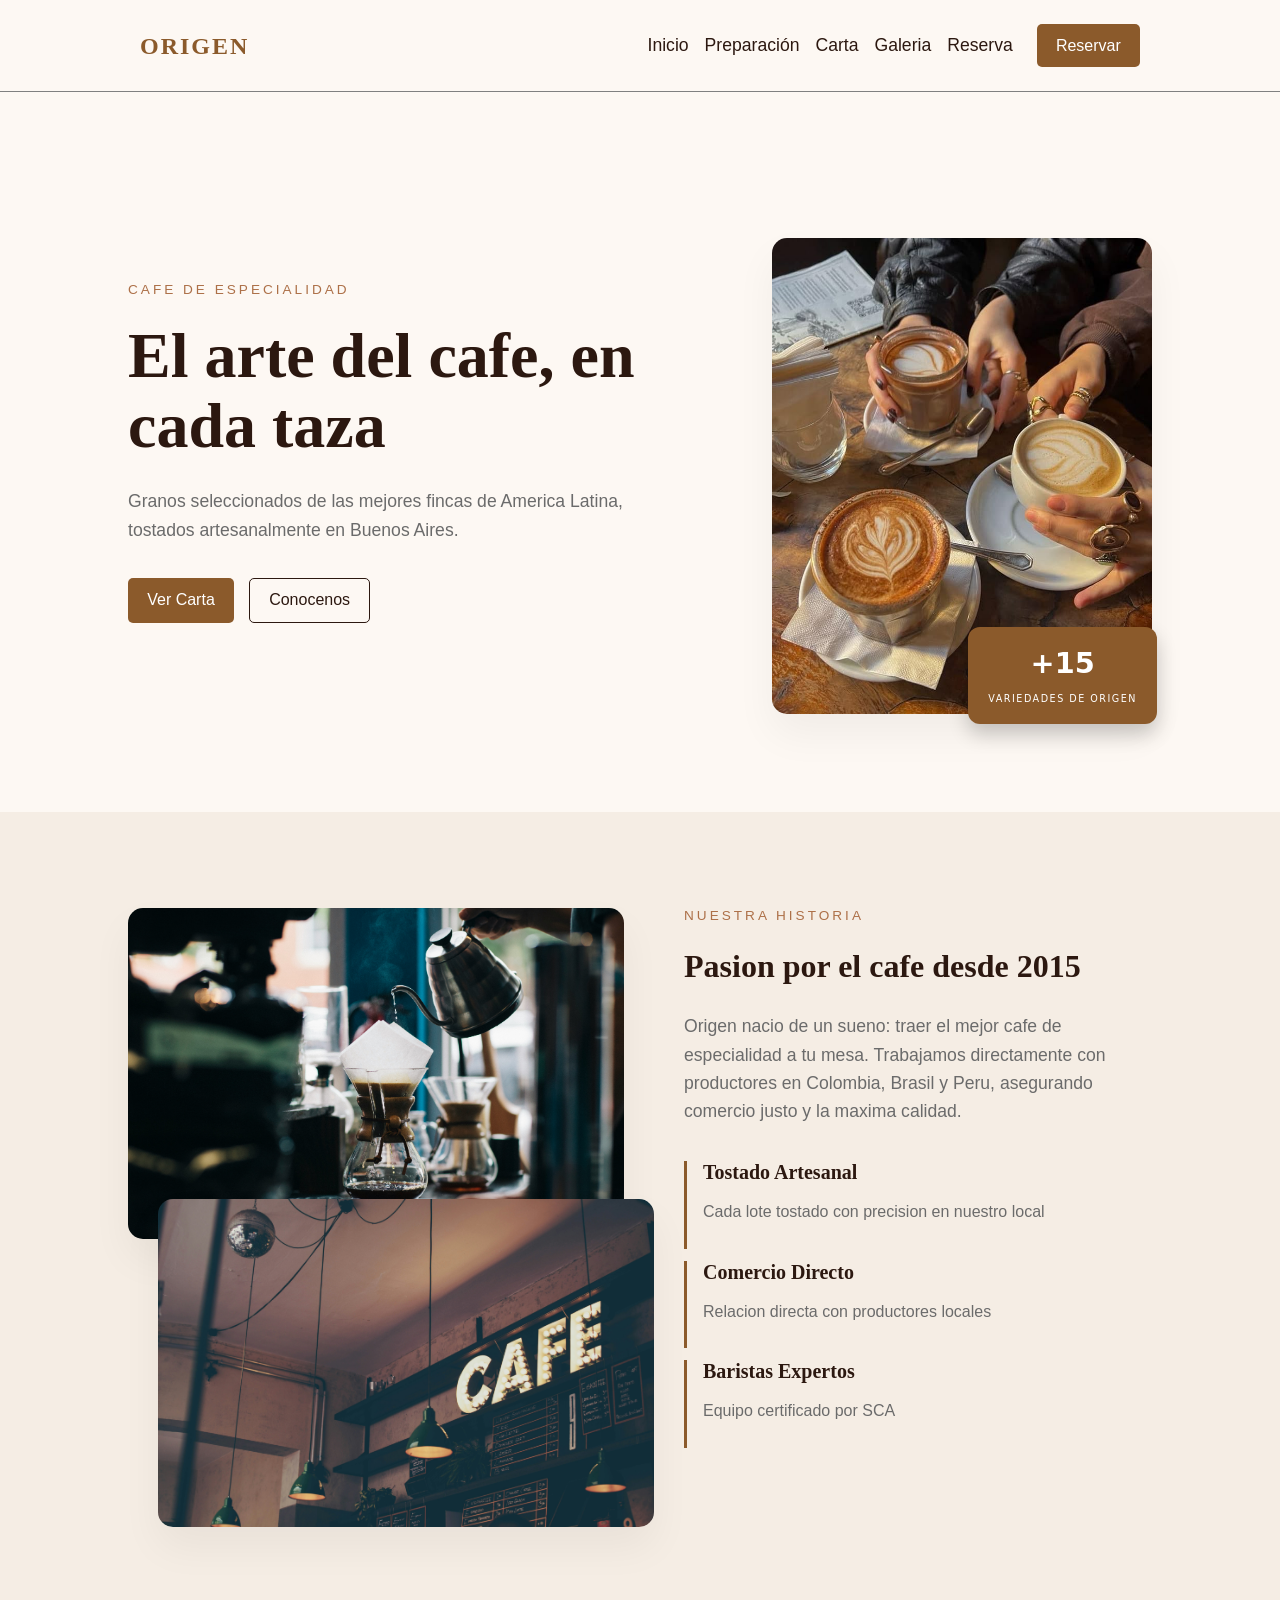
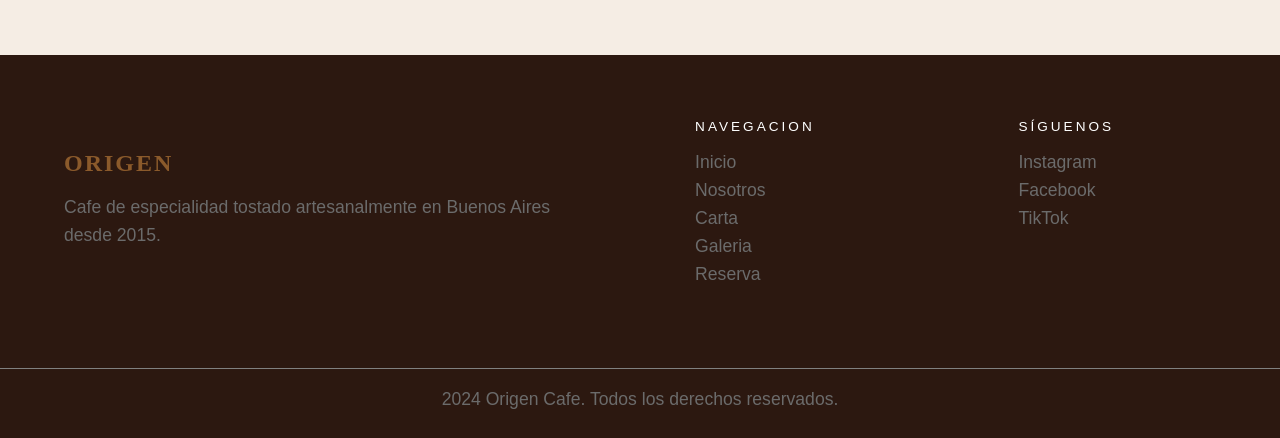
==== index.html @ 9235a3fc "First commit" ====
<!doctype html>
<html lang="en">
  <head>
    <meta charset="UTF-8" />
    <meta name="viewport" content="width=device-width, initial-scale=1.0" />
    <title>Origen - Café de Especialidad</title>
    <link
      href="https://cdn.jsdelivr.net/npm/bootstrap@5.3.3/dist/css/bootstrap.min.css"
      rel="stylesheet"
    />
    <link rel="stylesheet" href="./css/styles.css" />
  </head>
  <body>
    <header>
      <nav class="navbar navbar-expand-lg index-header-superior">
        <div class="container-fluid">
          <a class="logo" href="#">Origen</a>

          <button
            class="navbar-toggler border-0 shadow-none"
            type="button"
            data-bs-toggle="collapse"
            data-bs-target="#navbarNav"
          >
            <span class="navbar-toggler-icon"></span>
          </button>

          <div class="collapse navbar-collapse" id="navbarNav">
            <ul class="navbar-nav ms-auto align-items-center">
              <li class="nav-item"><a class="nav-link" href="./index.html">Inicio</a></li>
              <li class="nav-item">
                <a class="nav-link" href="./preparacion.html">Preparación</a>
              </li>
              <li class="nav-item"><a class="nav-link" href="./carta.html">Carta</a></li>
              <li class="nav-item"><a class="nav-link" href="./galeria.html">Galeria</a></li>
              <li class="nav-item"><a class="nav-link" href="./reserva.html">Reserva</a></li>
              <li class="nav-item">
                <button class="boton-marron ms-lg-3">Reservar</button>
              </li>
            </ul>
          </div>
        </div>
      </nav>

      <section class="index-header-inferior">
        <div class="index-header-inicio">
          <h4>Cafe de Especialidad</h4>
          <h1>El arte del cafe, en cada taza</h1>
          <p>
            Granos seleccionados de las mejores fincas de America Latina,
            tostados artesanalmente en Buenos Aires.
          </p>
          <div class="index-header-botones">
            <button class="boton-marron">Ver Carta</button>
            <button class="boton-blanco">Conocenos</button>
          </div>
        </div>

        <div class="index-header-fotos">
          <img src="./assets/img/inicio-cafe.jpg" alt="Café de origen en taza" />
          <div class="badge-custom">
            <span class="badge-numero">+15</span>
            <span class="badge-texto">Variedades de origen</span>
          </div>
        </div>
      </section>
    </header>

    <main>
      <div class="index-main-fotos">
        <img
          class="img-barista-preparando"
          src="./assets/img/barista-preparando.jpg"
          alt="Barista preparando café"
        />
        <img
          class="img-interior-cafeteria"
          src="./assets/img/cafeteria-interior.jpg"
          alt="Interior de la cafeteria"
        />
      </div>
      <section class="index-main-historia">
        <h4>Nuestra Historia</h4>
        <h2>Pasion por el cafe desde 2015</h2>
        <p>
          Origen nacio de un sueno: traer el mejor cafe de especialidad a tu
          mesa. Trabajamos directamente con productores en Colombia, Brasil y
          Peru, asegurando comercio justo y la maxima calidad.
        </p>
        <!-- REVISAR ------- Esta bien que sea un article o debe ser una lista?????? -->
        <article>
          <h3>Tostado Artesanal</h3>
          <p>Cada lote tostado con precision en nuestro local</p>
        </article>
        <article>
          <h3>Comercio Directo</h3>
          <p>Relacion directa con productores locales</p>
        </article>
        <article>
          <h3>Baristas Expertos</h3>
          <p>Equipo certificado por SCA</p>
        </article>
      </section>
    </main>

    <footer>
      <section class="index-footer-navegacion">
        <div class="footer-descripcion">
          <h3 class="h3-footer">Origen</h3>
          <p>
            Cafe de especialidad tostado artesanalmente en Buenos Aires desde
            2015.
          </p>
        </div>
        <section class="footer-links">
          <div>
            <h4 class="h4-footer">Navegacion</h4>
            <ul>
              <li><a class="footer-link" href="#">Inicio</a></li>
              <li><a class="footer-link" href="#">Nosotros</a></li>
              <li><a class="footer-link" href="#">Carta</a></li>
              <li><a class="footer-link" href="#">Galeria</a></li>
              <li><a class="footer-link" href="#">Reserva</a></li>
            </ul>
          </div>
          <div>
            <h4 class="h4-footer">Síguenos</h4>
            <ul>
              <li><a class="footer-link" href="#">Instagram</a></li>
              <li><a class="footer-link" href="#">Facebook</a></li>
              <li><a class="footer-link" href="#">TikTok</a></li>
            </ul>
          </div>
        </section>
      </section>
      <section class="index-footer-derechos">
        <p>2024 Origen Cafe. Todos los derechos reservados.</p>
      </section>
    </footer>

    <script src="https://cdn.jsdelivr.net/npm/bootstrap@5.3.3/dist/js/bootstrap.bundle.min.js"></script>
  </body>
</html>
---- css/styles.css ----
:root {
  --font-titulos: "Playfair Display", Georgia, serif;
  --font-texto: "Inter", -apple-system, sans-serif;
}

* {
  margin: 0;
  padding: 0;
  box-sizing: border-box;
}

/* --------------- GENERALES --------------- */
h4 {
  color: #ad7048;
  text-transform: uppercase;
  font-family: var(--font-texto);
  letter-spacing: 3px; /* Estética de especialidad */
  font-size: 0.85rem;
  margin-bottom: 0.8rem;
}

header {
  background-color: #fdf8f3;
}

.boton-marron {
  background-color: #8b5a2b;
  color: white;
  border: none;
  padding: 0.6rem 1.2rem;
  border-radius: 5px;
  font-family: var(--font-texto);
  cursor: pointer;
  transition: all 0.3s ease;
}

.boton-marron:hover {
  background-color: #6d4621;
  transform: translateY(-2px);
}

.boton-blanco {
  background-color: transparent;
  color: #2c1810;
  border: 1px solid #2c1810;
  padding: 0.6rem 1.2rem;
  border-radius: 5px;
  font-family: var(--font-texto);
  cursor: pointer;
  transition: all 0.3s ease;
}

.boton-blanco:hover {
  background-color: #2c1810;
  color: white;
  transform: translateY(-2px);
}

/* --------------- HEADER --------------- */

/* ----- HEADER SUPERIOR (NAVBAR) ----- */
.index-header-superior {
  padding: 1rem 1.5rem;
  border-bottom: 0.2px solid #808080;
  background-color: transparent !important;
}

.index-header-superior .logo {
  color: #8b5a2b !important;
  font-family: var(--font-titulos);
  font-weight: bold;
  font-size: 1.5rem;
  text-decoration: none;
  text-transform: uppercase;
  letter-spacing: 2px;
}

/* Estilos de la Hamburguesa Desplegada (Mobile First) */
.navbar-collapse {
  text-align: center;
  padding: 1.5rem 0;
}

.index-header-superior .nav-item {
  padding: 0.8rem 0;
  border-bottom: 1px solid rgba(0, 0, 0, 0.05); /* Separación sutil */
}

.index-header-superior .nav-link {
  font-family: var(--font-texto);
  font-weight: 500;
  color: #2c1810 !important;
  font-size: 1.1rem;
}

/* Quitamos el borde al último ítem del celular */
.index-header-superior .nav-item:last-child {
  border-bottom: none;
}

/* ----- HEADER INFERIOR (HERO) ----- */
.index-header-inferior {
  display: flex;
  padding: 3rem 1.5rem;
  flex-direction: column;
  min-height: 80vh;
  justify-content: center;
}

.index-header-inicio {
  display: flex;
  justify-content: center;
  align-items: flex-start;
  gap: 10px;
  flex-direction: column;
}

h1 {
  font-weight: 600;
  line-height: 1.1;
  font-family: var(--font-titulos);
  font-size: 3rem;
  color: #2c1810;
  margin-bottom: 1rem;
}

p {
  font-family: var(--font-texto);
  font-size: 1.1rem;
  max-width: 500px;
  color: #6b6b6b;
  line-height: 1.6;
  margin-bottom: 1.5rem;
}

.index-header-botones {
  display: flex;
  gap: 15px;
}

.index-header-fotos {
  margin-top: 3rem;
  position: relative;
}

.index-header-fotos img {
  width: 100%;
  height: auto;
  border-radius: 15px;
  box-shadow: 0 20px 40px rgba(0, 0, 0, 0.05);
}

.badge-custom {
  position: absolute;
  bottom: -10px;
  right: -5px;
  background-color: #8b5a2b;
  color: white;
  padding: 15px 20px;
  text-align: center;
  border-radius: 12px;
  box-shadow: 0 10px 20px rgba(0, 0, 0, 0.2);
}

.badge-numero {
  font-size: 1.8rem;
  font-weight: bold;
  display: block;
}

.badge-texto {
  font-size: 0.6rem;
  letter-spacing: 1.5px;
  text-transform: uppercase;
}

/* --------------- MAIN --------------- */
main {
  background-color: #f5ede4;
  display: flex;
  padding: 3rem 1.5rem;
  flex-direction: column;
}

.index-main-fotos {
  margin-bottom: 2rem;
  display: flex;
  gap: 10px;
  flex-direction: column;
}

.index-main-fotos img {
  width: 100%;
  height: auto;
  max-width: 500px;
  border-radius: 15px;
  box-shadow: 0 20px 40px rgba(0, 0, 0, 0.05);
}

.img-interior-cafeteria {
  display: none;
}

.index-main-historia {
  display: flex;
  gap: 12px;
  flex-direction: column;
}

h2 {
  font-weight: 600;
  line-height: 1.1;
  font-family: var(--font-titulos);
  font-size: 2rem;
  color: #2c1810;
  margin-bottom: 1rem;
}

h3 {
  font-weight: 600;
  line-height: 1.1;
  font-family: var(--font-titulos);
  font-size: 1.25rem;
  color: #2c1810;
  margin-bottom: 1rem;
}

article p {
  font-size: 1rem;
}

article {
  border-left: 3px solid #8b5a2b;
  padding-left: 1rem;
}

/* ----------------- FOOTER ----------------- */
footer {
  background-color: #2c1810;
  display: flex;
  justify-content: center;
  align-items: center;
  flex-direction: column;
}

.index-footer-derechos {
  border-top: 0.2px solid #808080;
  width: 100%;
  display: flex;
  justify-content: center;
  padding-top: 1rem;
}

.index-footer-navegacion {
  display: flex;
  justify-content: center;
  padding-top: 1rem;
  flex-direction: column;
  align-items: center;
}

.footer-links {
  display: flex;
  width: 100%;
  justify-content: space-around;
}
.h3-footer {
  color: #8b5a2b;
  font-family: var(--font-titulos);
  font-weight: bold;
  font-size: 1.5rem;
  text-decoration: none;
  text-transform: uppercase;
  letter-spacing: 2px;
}

.h4-footer {
  color: white;
}

.footer-link {
  font-family: var(--font-texto);
  font-size: 1.1rem;
  max-width: 500px;
  color: #6b6b6b;
  line-height: 1.6;
  margin-bottom: 1.5rem;
  text-decoration: none;
}

.index-footer-navegacion ul {
  list-style: none;
  padding-left: 0%;
}

.footer-descripcion {
  width: 85%;
}

/* --------------- NOSOTROS / PROCESO --------------- */
.nosotros-seccion {
  display: flex;
  flex-direction: column;
  gap: 2rem;
}

iframe {
  width: 100%;
  height: 300px;
  border: none;
  border-radius: 15px;
}

/* Replicando el diseño de la imagen solicitada */
.cards-preparacion ol {
  list-style: none;
  padding: 0;
}

.cards-preparacion li {
  display: flex;
  align-items: flex-start;
  gap: 1.5rem;
  background-color: #ffffff; /* Blanco para resaltar sobre el fondo crema */
  margin-bottom: 1.5rem;
  padding: 1.5rem;
  border-radius: 12px;
  box-shadow: 0 4px 15px rgba(0, 0, 0, 0.05);
  transition: transform 0.3s ease;
}

.cards-preparacion li:hover {
  transform: translateY(-5px);
}

.cards-preparacion .numero {
  font-family: var(--font-titulos);
  font-size: 2rem;
  font-weight: bold;
  color: #ad7048; /* Color de tus h4 */
  line-height: 1;
  min-width: 45px;
}

.cards-preparacion .contenido h3 {
  margin-bottom: 0.5rem;
  font-size: 1.3rem;
}

.cards-preparacion .contenido p {
  margin-bottom: 0;
  font-size: 0.95rem;
}

/* --------------- TABLET (Ajustes para PC/Grandes) --------------- */
@media screen and (min-width: 768px) {
  .navbar-collapse {
    text-align: left;
    padding: 0;
  }

  .index-header-superior .nav-item {
    padding: 0;
    border-bottom: none;
  }

  .index-header-inferior {
    flex-direction: row;
    align-items: center;
    gap: 50px;
    padding: 4rem 5%;
  }

  h1 {
    font-size: 4rem;
  }

  main {
    flex-direction: row;
    align-items: flex-start;
    padding: 5rem 5%;
    gap: 60px;
  }

  .img-interior-cafeteria {
    display: block;
    margin-top: -50px;
    margin-left: 30px;
  }

  .index-footer-navegacion {
    display: flex;
    justify-content: space-between;
    flex-direction: row;
    width: 100%;
    padding: 5%;
  }

  /* Ajuste para que el video y las cards se vean mejor en pantallas grandes */
  .nosotros-seccion {
    flex-direction: row;
    align-items: flex-start;
    width: 100%;
  }

  .nosotros-seccion iframe {
    flex: 1;
    height: 450px;
  }

  .cards-preparacion {
    flex: 1;
  }
}

/* --------------- ESCRITORIO --------------- */
@media screen and (min-width: 1024px) {
  .index-header-superior {
    padding: 1.5rem 10%;
  }

  .index-header-inferior {
    padding: 4rem 10%;
  }

  .index-header-fotos img {
    max-width: 500px;
    display: block;
    margin-left: auto;
  }

  main {
    padding: 6rem 10%;
  }
}
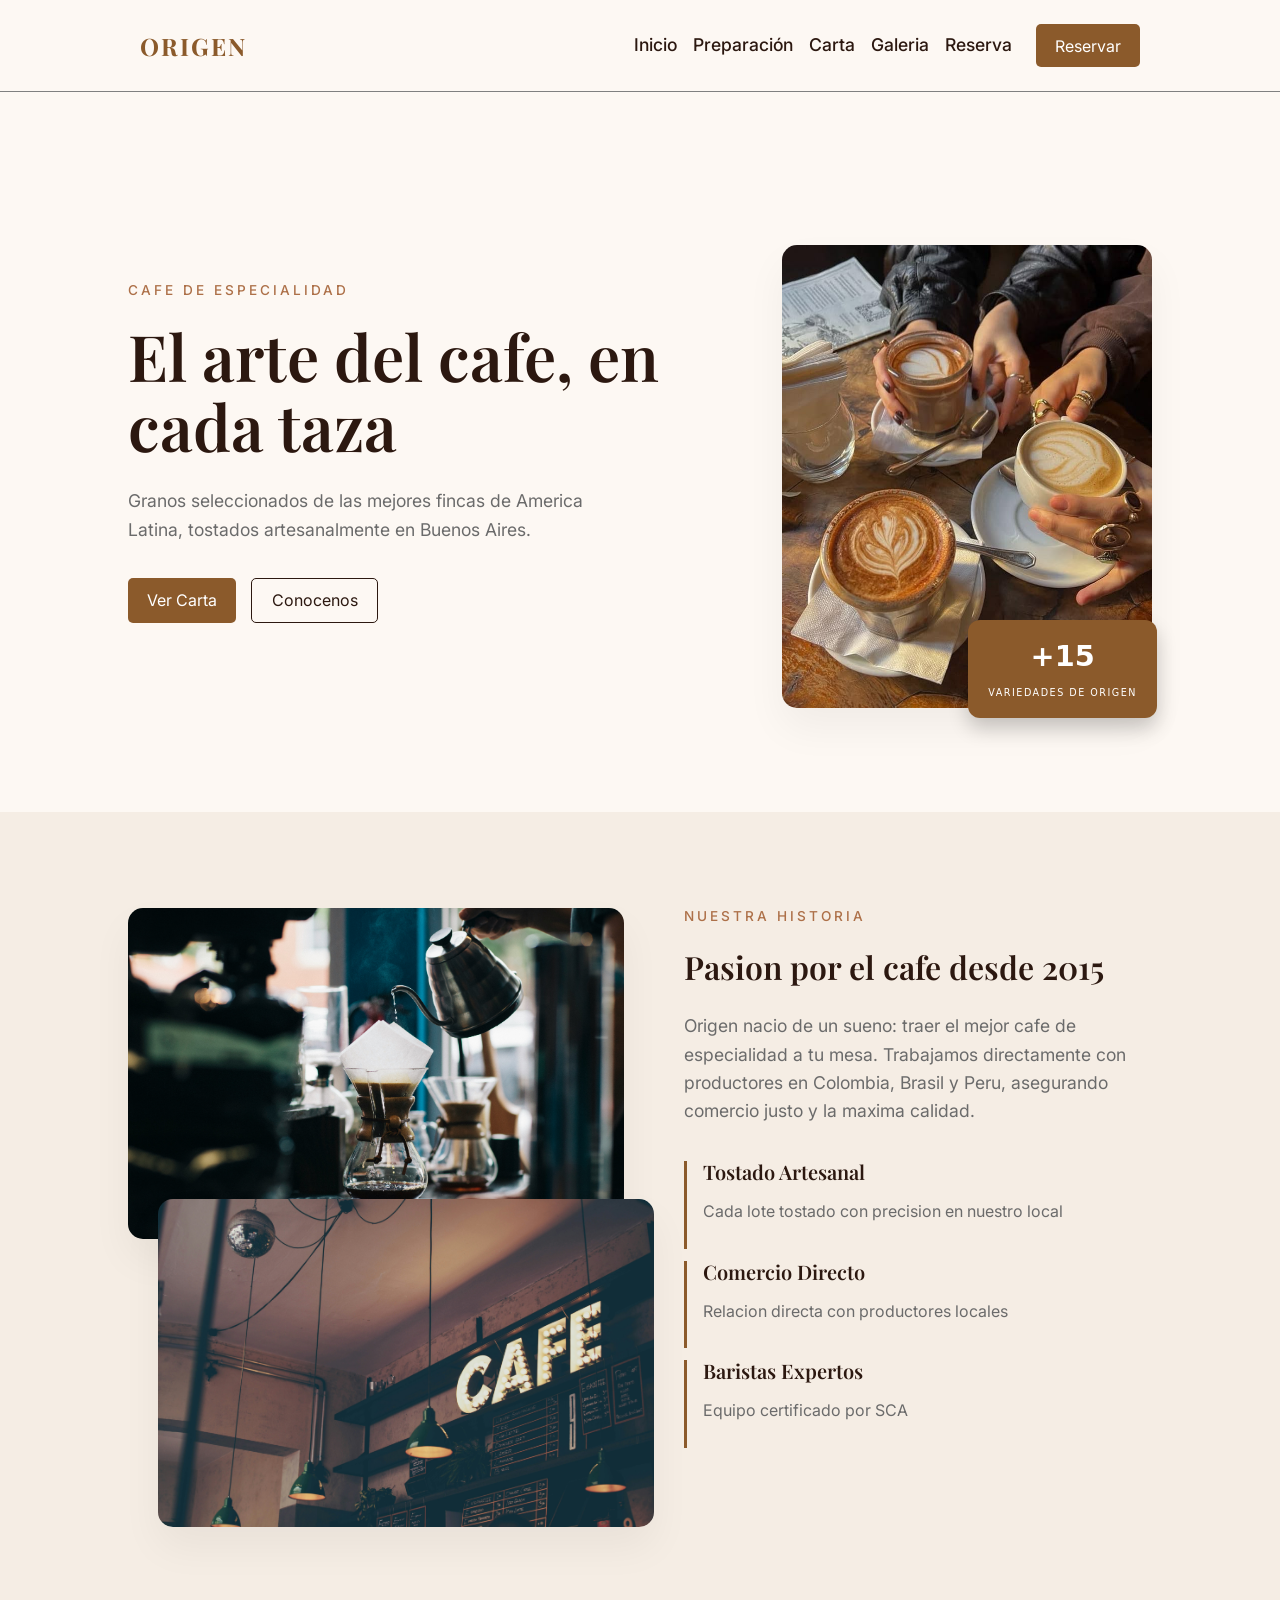
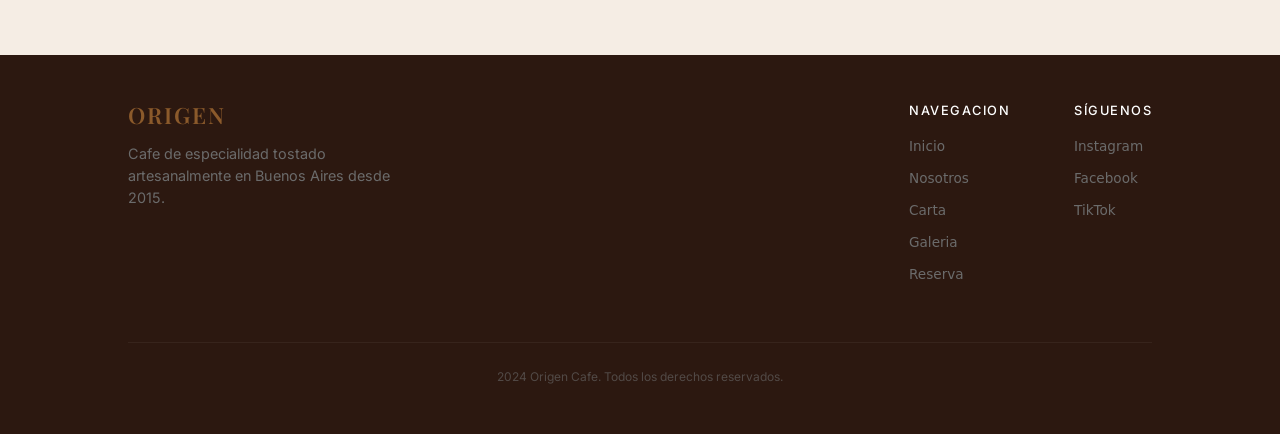
==== commit befb911f: "Sección reserva" ====
--- a/index.html
+++ b/index.html
@@ -6,6 +6,12 @@
     <title>Origen - Café de Especialidad</title>
     <link
       href="https://cdn.jsdelivr.net/npm/bootstrap@5.3.3/dist/css/bootstrap.min.css"
+      rel="stylesheet"
+    />
+    <link rel="preconnect" href="https://fonts.googleapis.com" />
+    <link rel="preconnect" href="https://fonts.gstatic.com" crossorigin />
+    <link
+      href="https://fonts.googleapis.com/css2?family=Inter:wght@400;700&family=Playfair+Display:wght@700&display=swap"
       rel="stylesheet"
     />
     <link rel="stylesheet" href="./css/styles.css" />
@@ -27,13 +33,21 @@
 
           <div class="collapse navbar-collapse" id="navbarNav">
             <ul class="navbar-nav ms-auto align-items-center">
-              <li class="nav-item"><a class="nav-link" href="./index.html">Inicio</a></li>
+              <li class="nav-item">
+                <a class="nav-link" href="./index.html">Inicio</a>
+              </li>
               <li class="nav-item">
                 <a class="nav-link" href="./preparacion.html">Preparación</a>
               </li>
-              <li class="nav-item"><a class="nav-link" href="./carta.html">Carta</a></li>
-              <li class="nav-item"><a class="nav-link" href="./galeria.html">Galeria</a></li>
-              <li class="nav-item"><a class="nav-link" href="./reserva.html">Reserva</a></li>
+              <li class="nav-item">
+                <a class="nav-link" href="./carta.html">Carta</a>
+              </li>
+              <li class="nav-item">
+                <a class="nav-link" href="./galeria.html">Galeria</a>
+              </li>
+              <li class="nav-item">
+                <a class="nav-link" href="./reserva.html">Reserva</a>
+              </li>
               <li class="nav-item">
                 <button class="boton-marron ms-lg-3">Reservar</button>
               </li>
@@ -57,7 +71,10 @@
         </div>
 
         <div class="index-header-fotos">
-          <img src="./assets/img/inicio-cafe.jpg" alt="Café de origen en taza" />
+          <img
+            src="./assets/img/inicio-cafe.jpg"
+            alt="Café de origen en taza"
+          />
           <div class="badge-custom">
             <span class="badge-numero">+15</span>
             <span class="badge-texto">Variedades de origen</span>
@@ -66,7 +83,7 @@
       </section>
     </header>
 
-    <main>
+    <main class="index-main">
       <div class="index-main-fotos">
         <img
           class="img-barista-preparando"
--- a/css/styles.css
+++ b/css/styles.css
@@ -1,39 +1,73 @@
-:root {
-  --font-titulos: "Playfair Display", Georgia, serif;
-  --font-texto: "Inter", -apple-system, sans-serif;
-}
-
 * {
   margin: 0;
   padding: 0;
   box-sizing: border-box;
 }
 
-/* --------------- GENERALES --------------- */
+h1 {
+  font-weight: 600;
+  line-height: 1.1;
+  font-family: "Playfair Display", Georgia, serif;
+  font-size: 3rem;
+  color: #2c1810;
+  margin-bottom: 1rem;
+}
+@media screen and (min-width: 768px) {
+  h1 {
+    font-size: 4rem;
+  }
+}
+
+h2, h3 {
+  font-weight: 600;
+  line-height: 1.1;
+  font-family: "Playfair Display", Georgia, serif;
+  color: #2c1810;
+  margin-bottom: 1rem;
+}
+
+h2 {
+  font-size: 2rem;
+}
+
+h3 {
+  font-size: 1.25rem;
+}
+
 h4 {
   color: #ad7048;
   text-transform: uppercase;
-  font-family: var(--font-texto);
-  letter-spacing: 3px; /* Estética de especialidad */
+  font-family: "Inter", -apple-system, sans-serif;
+  letter-spacing: 3px;
   font-size: 0.85rem;
   margin-bottom: 0.8rem;
 }
 
-header {
-  background-color: #fdf8f3;
+p {
+  font-family: "Inter", -apple-system, sans-serif;
+  font-size: 1.1rem;
+  max-width: 500px;
+  color: #6b6b6b;
+  line-height: 1.6;
+  margin-bottom: 1.5rem;
+}
+
+img {
+  max-width: 100%;
+  display: block;
+  height: auto;
 }
 
 .boton-marron {
   background-color: #8b5a2b;
-  color: white;
+  color: #ffffff;
   border: none;
   padding: 0.6rem 1.2rem;
   border-radius: 5px;
-  font-family: var(--font-texto);
+  font-family: "Inter", -apple-system, sans-serif;
   cursor: pointer;
   transition: all 0.3s ease;
 }
-
 .boton-marron:hover {
   background-color: #6d4621;
   transform: translateY(-2px);
@@ -45,109 +79,139 @@
   border: 1px solid #2c1810;
   padding: 0.6rem 1.2rem;
   border-radius: 5px;
-  font-family: var(--font-texto);
+  font-family: "Inter", -apple-system, sans-serif;
   cursor: pointer;
   transition: all 0.3s ease;
 }
-
 .boton-blanco:hover {
   background-color: #2c1810;
-  color: white;
+  color: #ffffff;
   transform: translateY(-2px);
 }
 
-/* --------------- HEADER --------------- */
-
-/* ----- HEADER SUPERIOR (NAVBAR) ----- */
-.index-header-superior {
+.cards-preparacion ol {
+  list-style: none;
+  padding: 0;
+}
+.cards-preparacion li {
+  display: flex;
+  align-items: flex-start;
+  gap: 1.5rem;
+  background-color: #ffffff;
+  margin-bottom: 1.5rem;
+  padding: 1.5rem;
+  border-radius: 12px;
+  box-shadow: 0 4px 15px rgba(0, 0, 0, 0.05);
+  transition: transform 0.3s ease;
+}
+.cards-preparacion li:hover {
+  transform: translateY(-5px);
+}
+.cards-preparacion li .numero {
+  font-family: "Playfair Display", Georgia, serif;
+  font-size: 2rem;
+  font-weight: bold;
+  color: #ad7048;
+  line-height: 1;
+  min-width: 45px;
+}
+.cards-preparacion li .contenido h3 {
+  margin-bottom: 0.5rem;
+  font-size: 1.3rem;
+}
+.cards-preparacion li .contenido p {
+  margin-bottom: 0;
+  font-size: 0.95rem;
+}
+
+header {
+  background-color: #fdf8f3;
+}
+header .index-header-superior {
   padding: 1rem 1.5rem;
   border-bottom: 0.2px solid #808080;
   background-color: transparent !important;
 }
-
-.index-header-superior .logo {
+@media screen and (min-width: 1024px) {
+  header .index-header-superior {
+    padding: 1.5rem 10%;
+  }
+}
+header .index-header-superior .logo {
   color: #8b5a2b !important;
-  font-family: var(--font-titulos);
+  font-family: "Playfair Display", Georgia, serif;
   font-weight: bold;
   font-size: 1.5rem;
   text-decoration: none;
   text-transform: uppercase;
   letter-spacing: 2px;
 }
-
-/* Estilos de la Hamburguesa Desplegada (Mobile First) */
-.navbar-collapse {
-  text-align: center;
-  padding: 1.5rem 0;
-}
-
-.index-header-superior .nav-item {
+header .index-header-superior .nav-item {
   padding: 0.8rem 0;
-  border-bottom: 1px solid rgba(0, 0, 0, 0.05); /* Separación sutil */
-}
-
-.index-header-superior .nav-link {
-  font-family: var(--font-texto);
+  border-bottom: 1px solid rgba(0, 0, 0, 0.05);
+}
+header .index-header-superior .nav-item:last-child {
+  border-bottom: none;
+}
+@media screen and (min-width: 768px) {
+  header .index-header-superior .nav-item {
+    padding: 0;
+    border-bottom: none;
+  }
+}
+header .index-header-superior .nav-link {
+  font-family: "Inter", -apple-system, sans-serif;
   font-weight: 500;
   color: #2c1810 !important;
   font-size: 1.1rem;
 }
-
-/* Quitamos el borde al último ítem del celular */
-.index-header-superior .nav-item:last-child {
-  border-bottom: none;
-}
-
-/* ----- HEADER INFERIOR (HERO) ----- */
-.index-header-inferior {
+header .index-header-inferior {
   display: flex;
   padding: 3rem 1.5rem;
   flex-direction: column;
   min-height: 80vh;
   justify-content: center;
 }
-
-.index-header-inicio {
+@media screen and (min-width: 768px) {
+  header .index-header-inferior {
+    flex-direction: row;
+    align-items: center;
+    gap: 50px;
+    padding: 4rem 5%;
+  }
+}
+@media screen and (min-width: 1024px) {
+  header .index-header-inferior {
+    padding: 4rem 10%;
+  }
+}
+header .index-header-inferior .index-header-inicio {
   display: flex;
   justify-content: center;
   align-items: flex-start;
   gap: 10px;
   flex-direction: column;
 }
-
-h1 {
-  font-weight: 600;
-  line-height: 1.1;
-  font-family: var(--font-titulos);
-  font-size: 3rem;
-  color: #2c1810;
-  margin-bottom: 1rem;
-}
-
-p {
-  font-family: var(--font-texto);
-  font-size: 1.1rem;
-  max-width: 500px;
-  color: #6b6b6b;
-  line-height: 1.6;
-  margin-bottom: 1.5rem;
-}
-
-.index-header-botones {
+header .index-header-inferior .index-header-botones {
   display: flex;
   gap: 15px;
 }
-
-.index-header-fotos {
+header .index-header-inferior .index-header-fotos {
   margin-top: 3rem;
   position: relative;
 }
-
-.index-header-fotos img {
+header .index-header-inferior .index-header-fotos img {
   width: 100%;
   height: auto;
   border-radius: 15px;
   box-shadow: 0 20px 40px rgba(0, 0, 0, 0.05);
+}
+@media screen and (min-width: 1024px) {
+  header .index-header-inferior .index-header-fotos img {
+    max-width: 500px;
+    display: block;
+    margin-left: auto;
+  }
 }
 
 .badge-custom {
@@ -155,281 +219,396 @@
   bottom: -10px;
   right: -5px;
   background-color: #8b5a2b;
-  color: white;
+  color: #ffffff;
   padding: 15px 20px;
   text-align: center;
   border-radius: 12px;
   box-shadow: 0 10px 20px rgba(0, 0, 0, 0.2);
 }
-
-.badge-numero {
+.badge-custom .badge-numero {
   font-size: 1.8rem;
   font-weight: bold;
   display: block;
 }
-
-.badge-texto {
+.badge-custom .badge-texto {
   font-size: 0.6rem;
   letter-spacing: 1.5px;
   text-transform: uppercase;
 }
 
-/* --------------- MAIN --------------- */
-main {
+.index-main {
   background-color: #f5ede4;
   display: flex;
   padding: 3rem 1.5rem;
   flex-direction: column;
 }
-
-.index-main-fotos {
+@media screen and (min-width: 768px) {
+  .index-main {
+    flex-direction: row;
+    align-items: flex-start;
+    padding: 5rem 5%;
+    gap: 60px;
+  }
+}
+@media screen and (min-width: 1024px) {
+  .index-main {
+    padding: 6rem 10%;
+  }
+}
+.index-main .index-main-fotos {
   margin-bottom: 2rem;
   display: flex;
   gap: 10px;
   flex-direction: column;
 }
-
-.index-main-fotos img {
+.index-main .index-main-fotos img {
   width: 100%;
   height: auto;
   max-width: 500px;
   border-radius: 15px;
   box-shadow: 0 20px 40px rgba(0, 0, 0, 0.05);
 }
-
-.img-interior-cafeteria {
+.index-main .img-interior-cafeteria {
   display: none;
 }
-
-.index-main-historia {
+@media screen and (min-width: 768px) {
+  .index-main .img-interior-cafeteria {
+    display: block;
+    margin-top: -50px;
+    margin-left: 30px;
+  }
+}
+.index-main .index-main-historia {
   display: flex;
   gap: 12px;
   flex-direction: column;
 }
-
-h2 {
-  font-weight: 600;
-  line-height: 1.1;
-  font-family: var(--font-titulos);
-  font-size: 2rem;
-  color: #2c1810;
-  margin-bottom: 1rem;
-}
-
-h3 {
-  font-weight: 600;
-  line-height: 1.1;
-  font-family: var(--font-titulos);
-  font-size: 1.25rem;
-  color: #2c1810;
-  margin-bottom: 1rem;
-}
-
-article p {
-  font-size: 1rem;
-}
-
-article {
+.index-main article {
   border-left: 3px solid #8b5a2b;
   padding-left: 1rem;
 }
-
-/* ----------------- FOOTER ----------------- */
-footer {
-  background-color: #2c1810;
-  display: flex;
-  justify-content: center;
-  align-items: center;
-  flex-direction: column;
-}
-
-.index-footer-derechos {
-  border-top: 0.2px solid #808080;
-  width: 100%;
-  display: flex;
-  justify-content: center;
-  padding-top: 1rem;
-}
-
-.index-footer-navegacion {
-  display: flex;
-  justify-content: center;
-  padding-top: 1rem;
-  flex-direction: column;
-  align-items: center;
-}
-
-.footer-links {
-  display: flex;
-  width: 100%;
-  justify-content: space-around;
-}
-.h3-footer {
-  color: #8b5a2b;
-  font-family: var(--font-titulos);
-  font-weight: bold;
-  font-size: 1.5rem;
-  text-decoration: none;
-  text-transform: uppercase;
-  letter-spacing: 2px;
-}
-
-.h4-footer {
-  color: white;
-}
-
-.footer-link {
-  font-family: var(--font-texto);
-  font-size: 1.1rem;
-  max-width: 500px;
-  color: #6b6b6b;
-  line-height: 1.6;
-  margin-bottom: 1.5rem;
-  text-decoration: none;
-}
-
-.index-footer-navegacion ul {
-  list-style: none;
-  padding-left: 0%;
-}
-
-.footer-descripcion {
-  width: 85%;
-}
-
-/* --------------- NOSOTROS / PROCESO --------------- */
+.index-main article p {
+  font-size: 1rem;
+}
+
+.nosotros-main {
+  padding: 3rem 1.5rem;
+  background-color: #f5ede4;
+}
+@media screen and (min-width: 768px) {
+  .nosotros-main {
+    padding: 5rem 5%;
+    flex-direction: column;
+  }
+}
+
+.nosotros-texto {
+  margin-bottom: 3rem;
+  text-align: center;
+  width: 100%;
+}
+.nosotros-texto p {
+  margin-left: auto;
+  margin-right: auto;
+}
+
 .nosotros-seccion {
   display: flex;
   flex-direction: column;
   gap: 2rem;
 }
-
-iframe {
+.nosotros-seccion iframe {
   width: 100%;
   height: 300px;
   border: none;
   border-radius: 15px;
 }
-
-/* Replicando el diseño de la imagen solicitada */
-.cards-preparacion ol {
-  list-style: none;
-  padding: 0;
-}
-
-.cards-preparacion li {
-  display: flex;
-  align-items: flex-start;
-  gap: 1.5rem;
-  background-color: #ffffff; /* Blanco para resaltar sobre el fondo crema */
-  margin-bottom: 1.5rem;
-  padding: 1.5rem;
-  border-radius: 12px;
-  box-shadow: 0 4px 15px rgba(0, 0, 0, 0.05);
-  transition: transform 0.3s ease;
-}
-
-.cards-preparacion li:hover {
-  transform: translateY(-5px);
-}
-
-.cards-preparacion .numero {
-  font-family: var(--font-titulos);
-  font-size: 2rem;
-  font-weight: bold;
-  color: #ad7048; /* Color de tus h4 */
-  line-height: 1;
-  min-width: 45px;
-}
-
-.cards-preparacion .contenido h3 {
-  margin-bottom: 0.5rem;
-  font-size: 1.3rem;
-}
-
-.cards-preparacion .contenido p {
-  margin-bottom: 0;
-  font-size: 0.95rem;
-}
-
-/* --------------- TABLET (Ajustes para PC/Grandes) --------------- */
-@media screen and (min-width: 768px) {
-  .navbar-collapse {
-    text-align: left;
-    padding: 0;
-  }
-
-  .index-header-superior .nav-item {
-    padding: 0;
-    border-bottom: none;
-  }
-
-  .index-header-inferior {
-    flex-direction: row;
-    align-items: center;
-    gap: 50px;
-    padding: 4rem 5%;
-  }
-
-  h1 {
-    font-size: 4rem;
-  }
-
-  main {
-    flex-direction: row;
-    align-items: flex-start;
-    padding: 5rem 5%;
-    gap: 60px;
-  }
-
-  .img-interior-cafeteria {
-    display: block;
-    margin-top: -50px;
-    margin-left: 30px;
-  }
-
-  .index-footer-navegacion {
-    display: flex;
-    justify-content: space-between;
-    flex-direction: row;
-    width: 100%;
-    padding: 5%;
-  }
-
-  /* Ajuste para que el video y las cards se vean mejor en pantallas grandes */
+@media screen and (min-width: 768px) {
   .nosotros-seccion {
     flex-direction: row;
     align-items: flex-start;
     width: 100%;
   }
-
   .nosotros-seccion iframe {
     flex: 1;
     height: 450px;
   }
-
-  .cards-preparacion {
+  .nosotros-seccion .cards-preparacion {
     flex: 1;
   }
 }
 
-/* --------------- ESCRITORIO --------------- */
+.carta-main {
+  padding: 3rem 1.5rem;
+  background-color: #f5ede4;
+  display: flex;
+  flex-direction: column;
+  gap: 3rem;
+}
+@media screen and (min-width: 768px) {
+  .carta-main {
+    padding: 5rem 10%;
+  }
+}
+.carta-main section:first-child {
+  text-align: center;
+  max-width: 700px;
+  margin: 0 auto;
+}
+.carta-main section:first-child h2 {
+  margin-top: 0.5rem;
+}
+.carta-main section:first-child p {
+  margin: 0 auto;
+}
+.carta-main .section-menu {
+  display: flex;
+  flex-direction: column;
+  gap: 4rem;
+}
 @media screen and (min-width: 1024px) {
-  .index-header-superior {
-    padding: 1.5rem 10%;
-  }
-
-  .index-header-inferior {
-    padding: 4rem 10%;
-  }
-
-  .index-header-fotos img {
-    max-width: 500px;
-    display: block;
-    margin-left: auto;
-  }
-
-  main {
-    padding: 6rem 10%;
-  }
-}
+  .carta-main .section-menu {
+    flex-direction: row;
+    align-items: flex-start;
+  }
+}
+.carta-main .section-menu div {
+  flex: 1;
+}
+.carta-main .carta-titulo {
+  font-family: "Playfair Display", Georgia, serif;
+  color: #8b5a2b;
+  text-align: center;
+  margin-bottom: 2rem;
+  position: relative;
+  padding-bottom: 10px;
+}
+.carta-main .carta-titulo::after {
+  content: "";
+  position: absolute;
+  bottom: 0;
+  left: 50%;
+  transform: translateX(-50%);
+  width: 50px;
+  height: 2px;
+  background-color: #ad7048;
+}
+@media screen and (min-width: 768px) {
+  .carta-main .carta-titulo {
+    text-align: left;
+  }
+  .carta-main .carta-titulo::after {
+    left: 0;
+    transform: none;
+  }
+}
+.carta-main .table {
+  --bs-table-bg: transparent;
+  margin-bottom: 0;
+}
+.carta-main .table thead th {
+  font-family: "Inter", -apple-system, sans-serif;
+  text-transform: uppercase;
+  font-size: 0.75rem;
+  letter-spacing: 1.5px;
+  color: #ad7048;
+  border-bottom: 2px solid #8b5a2b;
+  padding-bottom: 1rem;
+}
+.carta-main .table tbody td {
+  padding: 1.2rem 0.5rem;
+  vertical-align: middle;
+  font-family: "Inter", -apple-system, sans-serif;
+  color: #2c1810;
+  border-bottom: 1px solid rgba(0, 0, 0, 0.05);
+}
+.carta-main .table tbody td:first-child {
+  font-weight: 600;
+}
+.carta-main .table tbody td:last-child {
+  font-weight: bold;
+  color: #8b5a2b;
+  text-align: right;
+}
+.carta-main .table tbody tr {
+  transition: background-color 0.3s ease;
+}
+.carta-main .table tbody tr:hover {
+  background-color: rgba(139, 90, 43, 0.03);
+}
+
+.reserva-main {
+  background-color: #f5ede4;
+  display: flex;
+  padding: 3rem 1.5rem;
+  flex-direction: column;
+  justify-content: center;
+  align-items: center;
+  gap: 30px;
+}
+
+.reserva-hero {
+  text-align: center;
+  max-width: 800px;
+}
+
+.reserva-section {
+  display: flex;
+  flex-direction: column;
+  gap: 30px;
+  margin-bottom: 3rem;
+}
+@media screen and (min-width: 768px) {
+  .reserva-section {
+    flex-direction: row;
+    align-items: flex-start;
+    gap: 60px;
+  }
+}
+
+.reserva-imagen img {
+  width: 100%;
+  height: auto;
+  max-width: 500px;
+  border-radius: 15px;
+  box-shadow: 0 20px 40px rgba(0, 0, 0, 0.05);
+}
+
+.reserva-formulario {
+  background-color: #ffffff;
+  padding: 2rem;
+  border-radius: 15px;
+  box-shadow: 0 20px 40px rgba(0, 0, 0, 0.05);
+}
+.reserva-formulario form {
+  display: flex;
+  flex-direction: column;
+  gap: 1.5rem;
+}
+.reserva-formulario form label {
+  font-family: "Inter", -apple-system, sans-serif;
+  font-size: 1rem;
+  color: #6b6b6b;
+}
+.reserva-formulario form input, .reserva-formulario form select, .reserva-formulario form textarea {
+  padding: 0.75rem;
+  border: 1px solid #ccc;
+  border-radius: 5px;
+  font-family: "Inter", -apple-system, sans-serif;
+  font-size: 1rem;
+}
+.reserva-formulario form input:focus, .reserva-formulario form select:focus, .reserva-formulario form textarea:focus {
+  outline: none;
+  border-color: #8b5a2b;
+  box-shadow: 0 0 5px rgba(139, 90, 43, 0.5);
+  transition: all 0.3s ease;
+}
+
+footer {
+  background-color: #2c1810;
+  padding: 2.5rem 1.5rem 1.5rem;
+  color: #ffffff;
+  display: flex;
+  flex-direction: column;
+  align-items: center;
+}
+@media screen and (min-width: 1024px) {
+  footer {
+    padding: 3rem 10% 1.5rem;
+  }
+}
+footer .index-footer-navegacion {
+  display: flex;
+  flex-direction: column;
+  gap: 2rem;
+  width: 100%;
+  max-width: 1100px;
+}
+@media screen and (min-width: 768px) {
+  footer .index-footer-navegacion {
+    flex-direction: row;
+    justify-content: space-between;
+    align-items: flex-start;
+    text-align: left;
+  }
+}
+@media screen and (min-width: 768px) {
+  footer .footer-descripcion {
+    max-width: 300px;
+  }
+}
+footer .footer-descripcion p {
+  color: #6b6b6b;
+  font-size: 0.9rem;
+  line-height: 1.5;
+  margin-top: 0.8rem;
+  text-align: center;
+}
+@media screen and (min-width: 768px) {
+  footer .footer-descripcion p {
+    text-align: left;
+  }
+}
+footer .footer-links {
+  display: flex;
+  width: 100%;
+  justify-content: space-evenly;
+}
+@media screen and (min-width: 768px) {
+  footer .footer-links {
+    width: auto;
+    gap: 4rem;
+    justify-content: flex-end;
+  }
+}
+footer .footer-links h4 {
+  font-size: 0.8rem;
+  margin-bottom: 1rem;
+  color: #ffffff;
+  letter-spacing: 1.5px;
+}
+footer .footer-links ul {
+  list-style: none;
+  padding: 0;
+}
+footer .footer-links li {
+  margin-bottom: 0.5rem;
+}
+footer .h3-footer {
+  color: #8b5a2b;
+  font-family: "Playfair Display", Georgia, serif;
+  font-size: 1.4rem;
+  text-transform: uppercase;
+  letter-spacing: 2px;
+  display: block;
+  text-align: center;
+}
+@media screen and (min-width: 768px) {
+  footer .h3-footer {
+    text-align: left;
+  }
+}
+footer .footer-link {
+  color: #6b6b6b;
+  text-decoration: none;
+  font-size: 0.85rem;
+  transition: all 0.3s ease;
+}
+footer .footer-link:hover {
+  color: #8b5a2b;
+  transform: translateX(3px);
+}
+footer .index-footer-derechos {
+  margin-top: 2.5rem;
+  padding-top: 1.5rem;
+  border-top: 1px solid rgba(255, 255, 255, 0.05);
+  width: 100%;
+  text-align: center;
+}
+footer .index-footer-derechos p {
+  color: rgba(107, 107, 107, 0.6);
+  font-size: 0.75rem;
+  max-width: 100%;
+}
+
+/*# sourceMappingURL=styles.css.map */
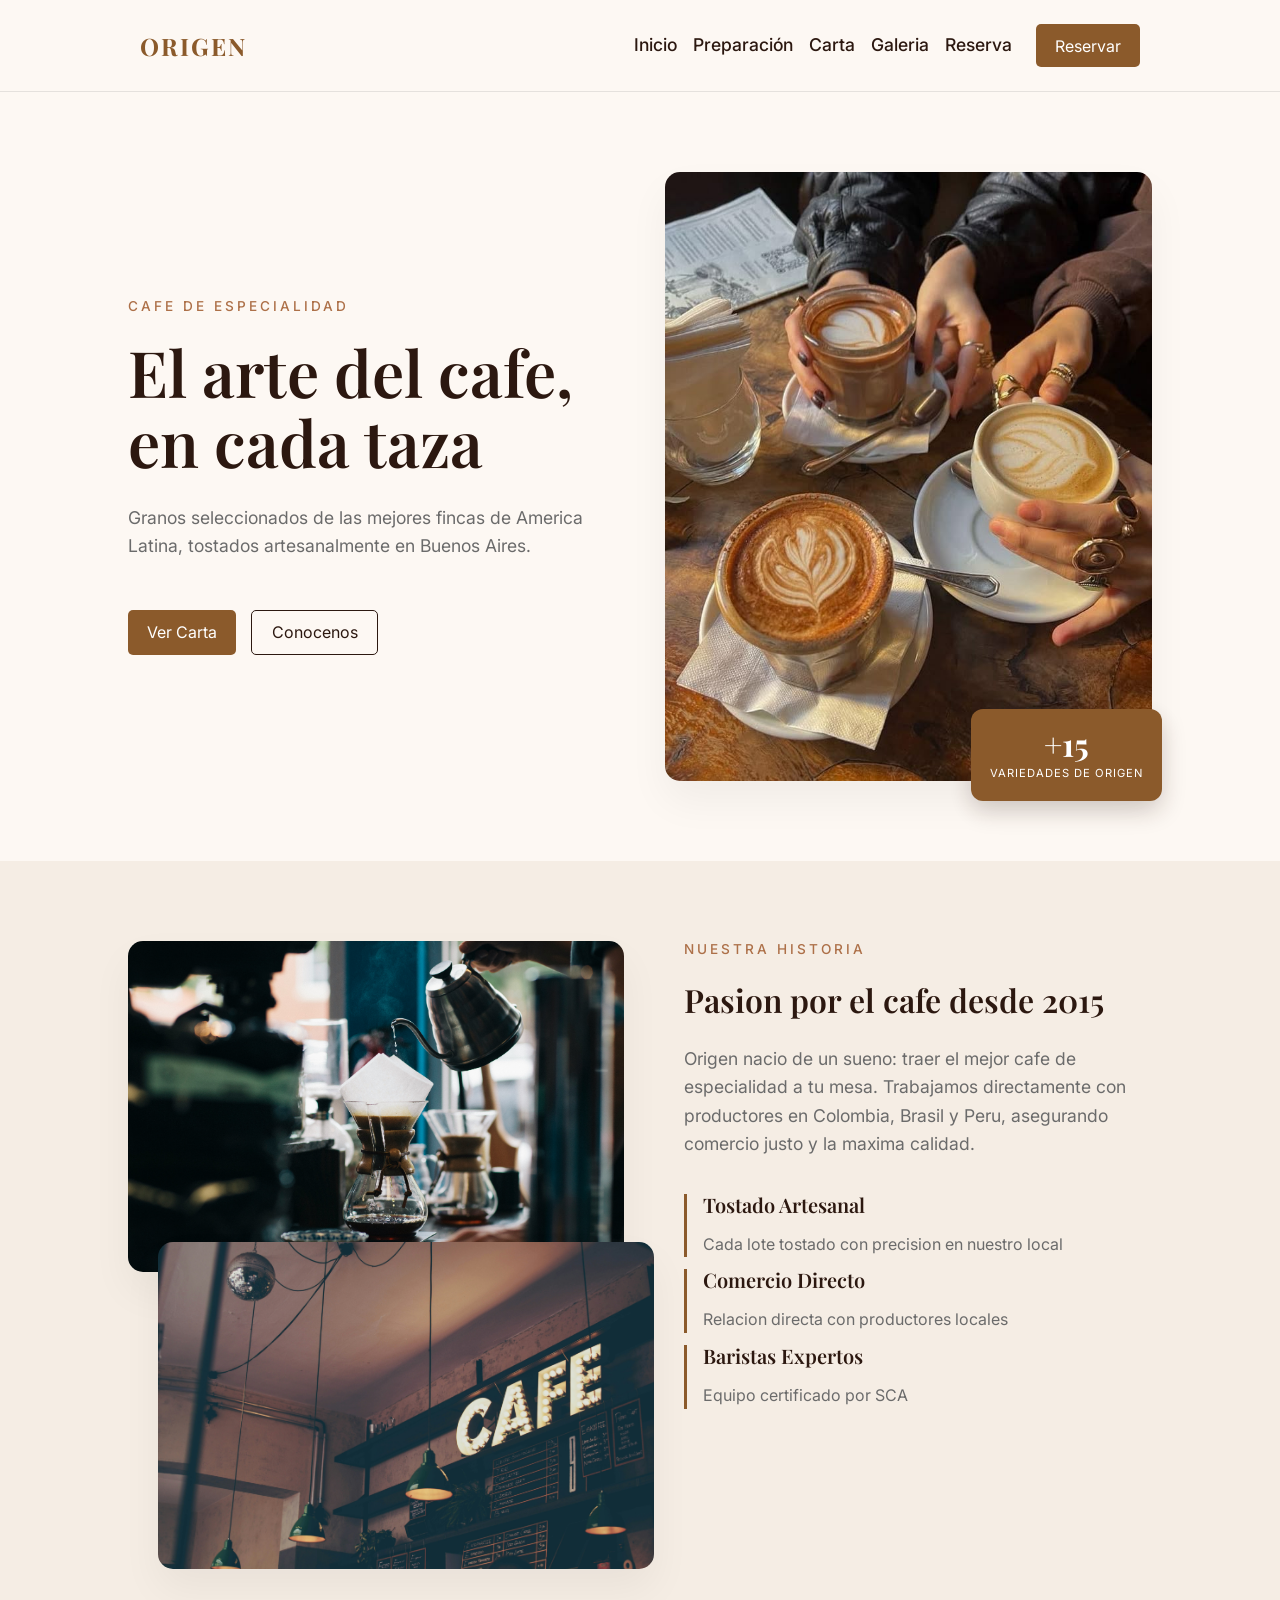
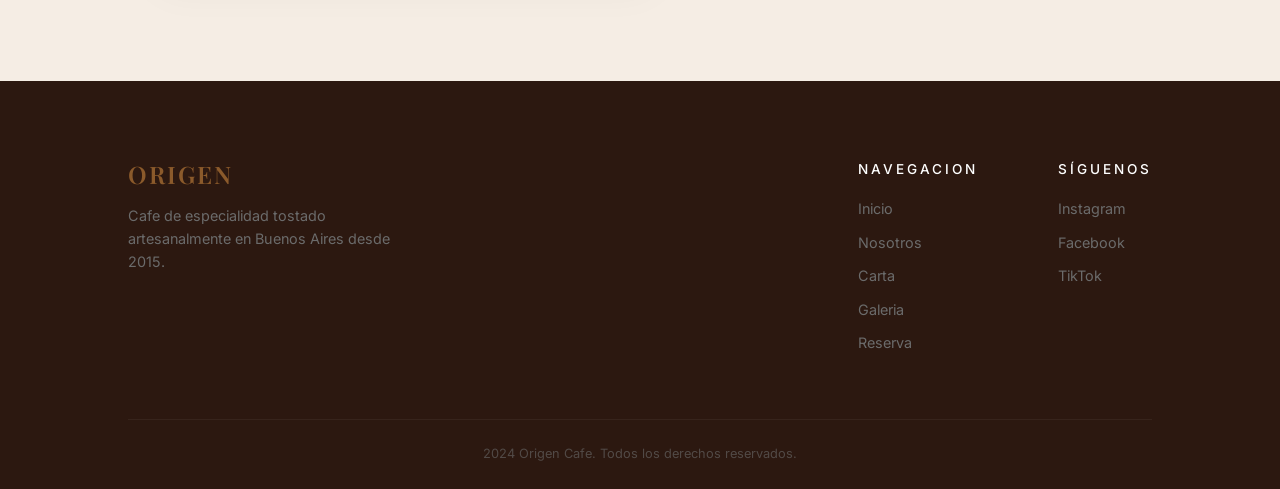
==== commit 4ecaf428: "Sección galeria y optimizacion de scss" ====
--- a/index.html
+++ b/index.html
@@ -56,7 +56,7 @@
         </div>
       </nav>
 
-      <section class="index-header-inferior">
+      <section class="index-header-inferior animacion-seccion">
         <div class="index-header-inicio">
           <h4>Cafe de Especialidad</h4>
           <h1>El arte del cafe, en cada taza</h1>
@@ -83,7 +83,7 @@
       </section>
     </header>
 
-    <main class="index-main">
+    <main class="index-main animacion-seccion">
       <div class="index-main-fotos">
         <img
           class="img-barista-preparando"
--- a/css/styles.css
+++ b/css/styles.css
@@ -1,3 +1,4 @@
+@charset "UTF-8";
 * {
   margin: 0;
   padding: 0;
@@ -58,6 +59,26 @@
   height: auto;
 }
 
+ol, ul {
+  list-style: none;
+  padding: 0;
+}
+
+@keyframes zoomFade {
+  from {
+    opacity: 0;
+    transform: scale(0.95);
+  }
+  to {
+    opacity: 1;
+    transform: scale(1);
+  }
+}
+.animacion-seccion {
+  animation: zoomFade 1.2s ease-out forwards;
+  opacity: 0;
+}
+
 .boton-marron {
   background-color: #8b5a2b;
   color: #ffffff;
@@ -87,6 +108,14 @@
   background-color: #2c1810;
   color: #ffffff;
   transform: translateY(-2px);
+}
+
+.reserva-main .reserva-imagen img, .index-main .index-main-fotos img {
+  width: 100%;
+  height: auto;
+  border-radius: 15px;
+  box-shadow: 0 20px 40px rgba(0, 0, 0, 0.05);
+  display: block;
 }
 
 .cards-preparacion ol {
@@ -129,7 +158,7 @@
 }
 header .index-header-superior {
   padding: 1rem 1.5rem;
-  border-bottom: 0.2px solid #808080;
+  border-bottom: 1px solid rgba(128, 128, 128, 0.2);
   background-color: transparent !important;
 }
 @media screen and (min-width: 1024px) {
@@ -164,12 +193,23 @@
   font-weight: 500;
   color: #2c1810 !important;
   font-size: 1.1rem;
+  transition: all 0.3s ease;
+}
+header .index-header-superior .nav-link:hover {
+  color: #8b5a2b !important;
 }
 header .index-header-inferior {
-  display: flex;
   padding: 3rem 1.5rem;
-  flex-direction: column;
-  min-height: 80vh;
+}
+@media screen and (min-width: 768px) {
+  header .index-header-inferior {
+    padding: 5rem 10%;
+  }
+}
+header .index-header-inferior {
+  display: flex;
+  flex-direction: column;
+  min-height: 70vh;
   justify-content: center;
 }
 @media screen and (min-width: 768px) {
@@ -177,28 +217,30 @@
     flex-direction: row;
     align-items: center;
     gap: 50px;
-    padding: 4rem 5%;
-  }
-}
-@media screen and (min-width: 1024px) {
-  header .index-header-inferior {
-    padding: 4rem 10%;
   }
 }
 header .index-header-inferior .index-header-inicio {
-  display: flex;
+  flex: 1;
+  display: flex;
+  flex-direction: column;
   justify-content: center;
   align-items: flex-start;
   gap: 10px;
-  flex-direction: column;
 }
 header .index-header-inferior .index-header-botones {
   display: flex;
   gap: 15px;
+  margin-top: 1rem;
 }
 header .index-header-inferior .index-header-fotos {
+  flex: 1;
   margin-top: 3rem;
   position: relative;
+}
+@media screen and (min-width: 768px) {
+  header .index-header-inferior .index-header-fotos {
+    margin-top: 0;
+  }
 }
 header .index-header-inferior .index-header-fotos img {
   width: 100%;
@@ -216,43 +258,50 @@
 
 .badge-custom {
   position: absolute;
-  bottom: -10px;
-  right: -5px;
+  bottom: -20px;
+  right: -10px;
   background-color: #8b5a2b;
   color: #ffffff;
-  padding: 15px 20px;
+  padding: 1.2rem;
   text-align: center;
   border-radius: 12px;
-  box-shadow: 0 10px 20px rgba(0, 0, 0, 0.2);
+  box-shadow: 0 10px 25px rgba(44, 24, 16, 0.2);
+  z-index: 10;
 }
 .badge-custom .badge-numero {
-  font-size: 1.8rem;
+  font-family: "Playfair Display", Georgia, serif;
+  font-size: 2rem;
   font-weight: bold;
   display: block;
+  line-height: 1;
 }
 .badge-custom .badge-texto {
-  font-size: 0.6rem;
-  letter-spacing: 1.5px;
+  font-family: "Inter", -apple-system, sans-serif;
+  font-size: 0.7rem;
+  letter-spacing: 1px;
   text-transform: uppercase;
+  display: block;
+  margin-top: 5px;
 }
 
 .index-main {
   background-color: #f5ede4;
-  display: flex;
   padding: 3rem 1.5rem;
+}
+@media screen and (min-width: 768px) {
+  .index-main {
+    padding: 5rem 10%;
+  }
+}
+.index-main {
+  display: flex;
   flex-direction: column;
 }
 @media screen and (min-width: 768px) {
   .index-main {
     flex-direction: row;
     align-items: flex-start;
-    padding: 5rem 5%;
     gap: 60px;
-  }
-}
-@media screen and (min-width: 1024px) {
-  .index-main {
-    padding: 6rem 10%;
   }
 }
 .index-main .index-main-fotos {
@@ -262,19 +311,15 @@
   flex-direction: column;
 }
 .index-main .index-main-fotos img {
-  width: 100%;
-  height: auto;
   max-width: 500px;
-  border-radius: 15px;
-  box-shadow: 0 20px 40px rgba(0, 0, 0, 0.05);
-}
-.index-main .img-interior-cafeteria {
+}
+.index-main .index-main-fotos .img-interior-cafeteria {
   display: none;
 }
 @media screen and (min-width: 768px) {
-  .index-main .img-interior-cafeteria {
+  .index-main .index-main-fotos .img-interior-cafeteria {
     display: block;
-    margin-top: -50px;
+    margin-top: -40px;
     margin-left: 30px;
   }
 }
@@ -286,30 +331,38 @@
 .index-main article {
   border-left: 3px solid #8b5a2b;
   padding-left: 1rem;
+  transition: all 0.3s ease;
+}
+.index-main article:hover {
+  border-left-color: #ad7048;
+  padding-left: 1.2rem;
 }
 .index-main article p {
   font-size: 1rem;
+  margin-bottom: 0;
 }
 
 .nosotros-main {
+  background-color: #f5ede4;
   padding: 3rem 1.5rem;
-  background-color: #f5ede4;
 }
 @media screen and (min-width: 768px) {
   .nosotros-main {
-    padding: 5rem 5%;
-    flex-direction: column;
-  }
+    padding: 5rem 10%;
+  }
+}
+.nosotros-main {
+  display: flex;
+  flex-direction: column;
 }
 
 .nosotros-texto {
-  margin-bottom: 3rem;
   text-align: center;
-  width: 100%;
+  max-width: 700px;
+  margin: 0 auto 3rem auto;
 }
 .nosotros-texto p {
-  margin-left: auto;
-  margin-right: auto;
+  margin: 0 auto;
 }
 
 .nosotros-seccion {
@@ -322,12 +375,13 @@
   height: 300px;
   border: none;
   border-radius: 15px;
+  box-shadow: 0 20px 40px rgba(0, 0, 0, 0.05);
 }
 @media screen and (min-width: 768px) {
   .nosotros-seccion {
     flex-direction: row;
     align-items: flex-start;
-    width: 100%;
+    gap: 3rem;
   }
   .nosotros-seccion iframe {
     flex: 1;
@@ -339,27 +393,29 @@
 }
 
 .carta-main {
+  background-color: #f5ede4;
   padding: 3rem 1.5rem;
-  background-color: #f5ede4;
-  display: flex;
-  flex-direction: column;
-  gap: 3rem;
 }
 @media screen and (min-width: 768px) {
   .carta-main {
     padding: 5rem 10%;
   }
+}
+.carta-main {
+  display: flex;
+  flex-direction: column;
+  gap: 3rem;
 }
 .carta-main section:first-child {
   text-align: center;
   max-width: 700px;
+  margin: 0 auto 3rem auto;
+}
+.carta-main section:first-child p {
   margin: 0 auto;
 }
 .carta-main section:first-child h2 {
   margin-top: 0.5rem;
-}
-.carta-main section:first-child p {
-  margin: 0 auto;
 }
 .carta-main .section-menu {
   display: flex;
@@ -370,6 +426,7 @@
   .carta-main .section-menu {
     flex-direction: row;
     align-items: flex-start;
+    gap: 5%;
   }
 }
 .carta-main .section-menu div {
@@ -431,96 +488,221 @@
   text-align: right;
 }
 .carta-main .table tbody tr {
-  transition: background-color 0.3s ease;
+  transition: all 0.3s ease;
 }
 .carta-main .table tbody tr:hover {
-  background-color: rgba(139, 90, 43, 0.03);
+  background-color: rgba(139, 90, 43, 0.05);
 }
 
 .reserva-main {
   background-color: #f5ede4;
-  display: flex;
   padding: 3rem 1.5rem;
-  flex-direction: column;
-  justify-content: center;
+}
+@media screen and (min-width: 768px) {
+  .reserva-main {
+    padding: 5rem 10%;
+  }
+}
+.reserva-main {
+  display: flex;
+  flex-direction: column;
   align-items: center;
+  gap: 3rem;
+}
+.reserva-main .reserva-hero {
+  text-align: center;
+  max-width: 700px;
+  margin: 0 auto 3rem auto;
+}
+.reserva-main .reserva-hero p {
+  margin: 0 auto;
+}
+.reserva-main .reserva-section {
+  display: flex;
+  flex-direction: column;
   gap: 30px;
-}
-
-.reserva-hero {
-  text-align: center;
-  max-width: 800px;
-}
-
-.reserva-section {
-  display: flex;
-  flex-direction: column;
-  gap: 30px;
-  margin-bottom: 3rem;
-}
-@media screen and (min-width: 768px) {
-  .reserva-section {
+  width: 100%;
+  max-width: 1100px;
+}
+@media screen and (min-width: 768px) {
+  .reserva-main .reserva-section {
     flex-direction: row;
-    align-items: flex-start;
+    align-items: stretch;
     gap: 60px;
   }
 }
-
-.reserva-imagen img {
-  width: 100%;
-  height: auto;
-  max-width: 500px;
+.reserva-main .reserva-imagen {
+  flex: 1;
+}
+.reserva-main .reserva-imagen img {
+  height: 100%;
+  object-fit: cover;
+}
+.reserva-main .reserva-formulario {
+  flex: 1;
+  background-color: #ffffff;
+  padding: 2.5rem;
   border-radius: 15px;
   box-shadow: 0 20px 40px rgba(0, 0, 0, 0.05);
 }
-
-.reserva-formulario {
-  background-color: #ffffff;
-  padding: 2rem;
+.reserva-main .reserva-formulario .form-label {
+  font-family: "Inter", -apple-system, sans-serif;
+  font-weight: 600;
+  color: #2c1810;
+  margin-bottom: 0.5rem;
+}
+.reserva-main .reserva-formulario .form-control, .reserva-main .reserva-formulario .form-select {
+  padding: 0.75rem;
+  border: 1px solid rgba(0, 0, 0, 0.1);
+  border-radius: 5px;
+  font-family: "Inter", -apple-system, sans-serif;
+}
+.reserva-main .reserva-formulario .form-control:focus, .reserva-main .reserva-formulario .form-select:focus {
+  border-color: #8b5a2b;
+  box-shadow: 0 0 0 0.25rem rgba(139, 90, 43, 0.15);
+  outline: none;
+}
+.reserva-main .reserva-formulario .form-text {
+  font-size: 0.85rem;
+  color: #6b6b6b;
+}
+
+.ubicacion {
+  background-color: #fdf8f3;
+  padding: 3rem 1.5rem;
+}
+@media screen and (min-width: 768px) {
+  .ubicacion {
+    padding: 5rem 10%;
+  }
+}
+.ubicacion {
+  display: flex;
+  flex-direction: column;
+  gap: 40px;
+}
+@media screen and (min-width: 768px) {
+  .ubicacion {
+    flex-direction: row;
+    align-items: center;
+    justify-content: space-between;
+  }
+}
+.ubicacion div {
+  flex: 1;
+}
+.ubicacion iframe {
+  width: 100%;
   border-radius: 15px;
   box-shadow: 0 20px 40px rgba(0, 0, 0, 0.05);
 }
-.reserva-formulario form {
-  display: flex;
-  flex-direction: column;
-  gap: 1.5rem;
-}
-.reserva-formulario form label {
-  font-family: "Inter", -apple-system, sans-serif;
-  font-size: 1rem;
+.ubicacion ul {
+  margin-top: 1rem;
+}
+.ubicacion ul li {
+  font-family: "Inter", -apple-system, sans-serif;
   color: #6b6b6b;
-}
-.reserva-formulario form input, .reserva-formulario form select, .reserva-formulario form textarea {
-  padding: 0.75rem;
-  border: 1px solid #ccc;
-  border-radius: 5px;
-  font-family: "Inter", -apple-system, sans-serif;
-  font-size: 1rem;
-}
-.reserva-formulario form input:focus, .reserva-formulario form select:focus, .reserva-formulario form textarea:focus {
-  outline: none;
-  border-color: #8b5a2b;
-  box-shadow: 0 0 5px rgba(139, 90, 43, 0.5);
-  transition: all 0.3s ease;
+  margin-bottom: 0.5rem;
+  position: relative;
+  padding-left: 1.5rem;
+}
+.ubicacion ul li::before {
+  content: "•";
+  color: #8b5a2b;
+  position: absolute;
+  left: 0;
+  font-weight: bold;
+}
+
+.galeria-main {
+  background-color: #f5ede4;
+  padding: 3rem 1.5rem;
+}
+@media screen and (min-width: 768px) {
+  .galeria-main {
+    padding: 5rem 10%;
+  }
+}
+.galeria-main .galeria-intro {
+  text-align: center;
+  max-width: 700px;
+  margin: 0 auto 3rem auto;
+}
+.galeria-main .galeria-intro p {
+  margin: 0 auto;
+}
+.galeria-main .galeria-grid {
+  display: grid;
+  grid-template-columns: repeat(2, 1fr);
+  grid-auto-rows: 150px;
+  gap: 15px;
+  grid-auto-flow: dense;
+}
+@media screen and (min-width: 768px) {
+  .galeria-main .galeria-grid {
+    grid-template-columns: repeat(auto-fill, minmax(250px, 1fr));
+    grid-auto-rows: 200px;
+    gap: 25px;
+  }
+}
+.galeria-main .galeria-grid .galeria-item {
+  position: relative;
+  overflow: hidden;
+  border-radius: 15px;
+  box-shadow: 0 20px 40px rgba(0, 0, 0, 0.05);
+}
+.galeria-main .galeria-grid .galeria-item img {
+  width: 100%;
+  height: 100%;
+  object-fit: cover;
+  transition: transform 0.5s ease;
+}
+.galeria-main .galeria-grid .galeria-item--wide {
+  grid-column: span 2;
+}
+.galeria-main .galeria-grid .galeria-item--tall {
+  grid-row: span 2;
+}
+@media (hover: hover) {
+  .galeria-main .galeria-grid .galeria-item:hover img {
+    transform: scale(1.1);
+  }
+  .galeria-main .galeria-grid .galeria-item::after {
+    content: "";
+    position: absolute;
+    top: 0;
+    left: 0;
+    width: 100%;
+    height: 100%;
+    background-color: rgba(44, 24, 16, 0.2);
+    opacity: 0;
+    transition: all 0.3s ease;
+  }
+  .galeria-main .galeria-grid .galeria-item:hover::after {
+    opacity: 1;
+  }
 }
 
 footer {
   background-color: #2c1810;
-  padding: 2.5rem 1.5rem 1.5rem;
   color: #ffffff;
+  padding: 3rem 1.5rem;
+}
+@media screen and (min-width: 768px) {
+  footer {
+    padding: 5rem 10%;
+  }
+}
+footer {
+  padding-bottom: 1.5rem;
   display: flex;
   flex-direction: column;
   align-items: center;
 }
-@media screen and (min-width: 1024px) {
-  footer {
-    padding: 3rem 10% 1.5rem;
-  }
-}
 footer .index-footer-navegacion {
   display: flex;
   flex-direction: column;
-  gap: 2rem;
+  gap: 2.5rem;
   width: 100%;
   max-width: 1100px;
 }
@@ -529,86 +711,81 @@
     flex-direction: row;
     justify-content: space-between;
     align-items: flex-start;
+  }
+}
+footer .footer-descripcion {
+  text-align: center;
+}
+@media screen and (min-width: 768px) {
+  footer .footer-descripcion {
     text-align: left;
-  }
-}
-@media screen and (min-width: 768px) {
-  footer .footer-descripcion {
     max-width: 300px;
   }
+}
+footer .footer-descripcion .h3-footer {
+  color: #8b5a2b;
+  font-family: "Playfair Display", Georgia, serif;
+  font-size: 1.5rem;
+  text-transform: uppercase;
+  letter-spacing: 2px;
+  margin-bottom: 1rem;
 }
 footer .footer-descripcion p {
   color: #6b6b6b;
   font-size: 0.9rem;
-  line-height: 1.5;
-  margin-top: 0.8rem;
-  text-align: center;
+  line-height: 1.6;
+  margin: 0 auto;
 }
 @media screen and (min-width: 768px) {
   footer .footer-descripcion p {
-    text-align: left;
+    margin: 0;
   }
 }
 footer .footer-links {
   display: flex;
   width: 100%;
-  justify-content: space-evenly;
+  justify-content: space-around;
 }
 @media screen and (min-width: 768px) {
   footer .footer-links {
     width: auto;
-    gap: 4rem;
+    gap: 5rem;
     justify-content: flex-end;
   }
 }
 footer .footer-links h4 {
-  font-size: 0.8rem;
-  margin-bottom: 1rem;
   color: #ffffff;
-  letter-spacing: 1.5px;
-}
-footer .footer-links ul {
-  list-style: none;
-  padding: 0;
+  font-size: 0.85rem;
+  margin-bottom: 1.2rem;
 }
 footer .footer-links li {
-  margin-bottom: 0.5rem;
-}
-footer .h3-footer {
-  color: #8b5a2b;
-  font-family: "Playfair Display", Georgia, serif;
-  font-size: 1.4rem;
-  text-transform: uppercase;
-  letter-spacing: 2px;
-  display: block;
-  text-align: center;
-}
-@media screen and (min-width: 768px) {
-  footer .h3-footer {
-    text-align: left;
-  }
-}
-footer .footer-link {
+  margin-bottom: 0.6rem;
+}
+footer .footer-links .footer-link {
   color: #6b6b6b;
   text-decoration: none;
-  font-size: 0.85rem;
+  font-size: 0.9rem;
+  font-family: "Inter", -apple-system, sans-serif;
   transition: all 0.3s ease;
-}
-footer .footer-link:hover {
+  display: inline-block;
+}
+footer .footer-links .footer-link:hover {
   color: #8b5a2b;
-  transform: translateX(3px);
+  transform: translateX(5px);
 }
 footer .index-footer-derechos {
-  margin-top: 2.5rem;
+  width: 100%;
+  max-width: 1100px;
+  margin-top: 3rem;
   padding-top: 1.5rem;
   border-top: 1px solid rgba(255, 255, 255, 0.05);
-  width: 100%;
   text-align: center;
 }
 footer .index-footer-derechos p {
   color: rgba(107, 107, 107, 0.6);
-  font-size: 0.75rem;
+  font-size: 0.8rem;
   max-width: 100%;
+  margin-bottom: 0;
 }
 
 /*# sourceMappingURL=styles.css.map */
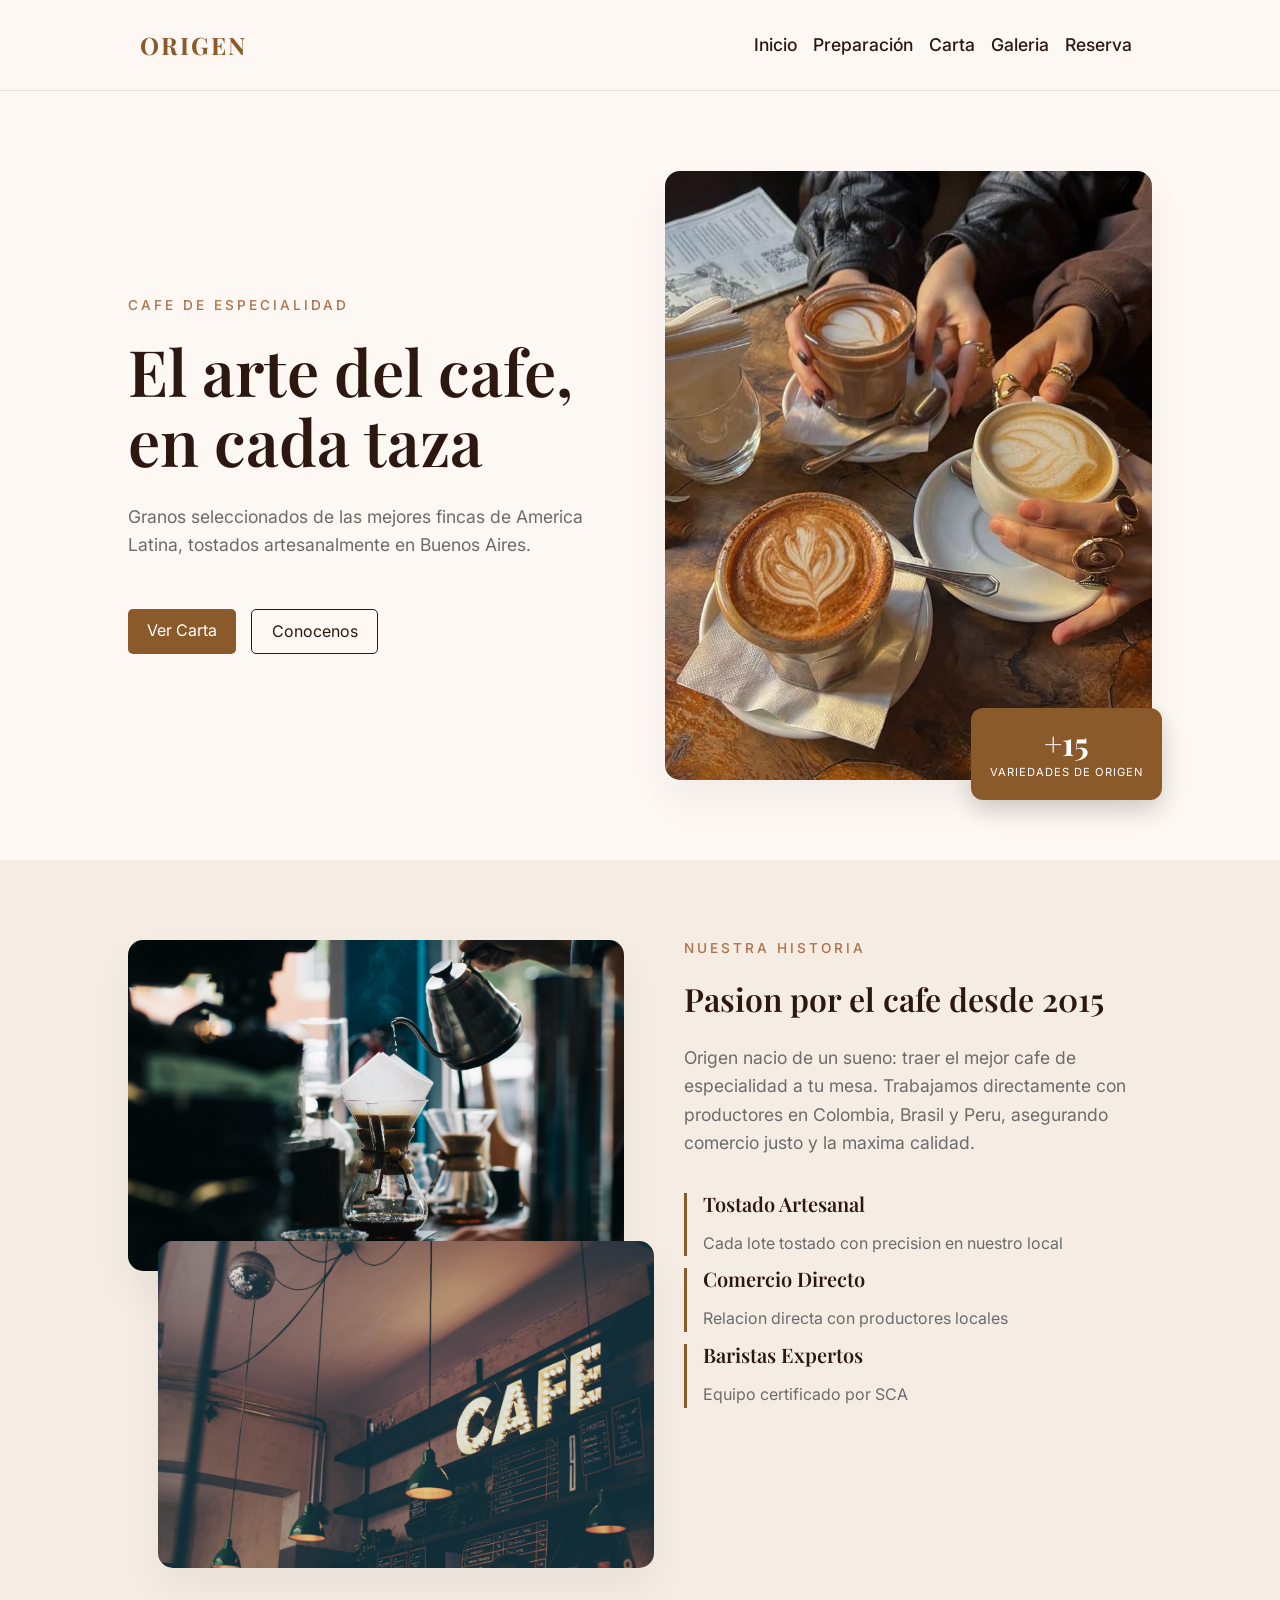
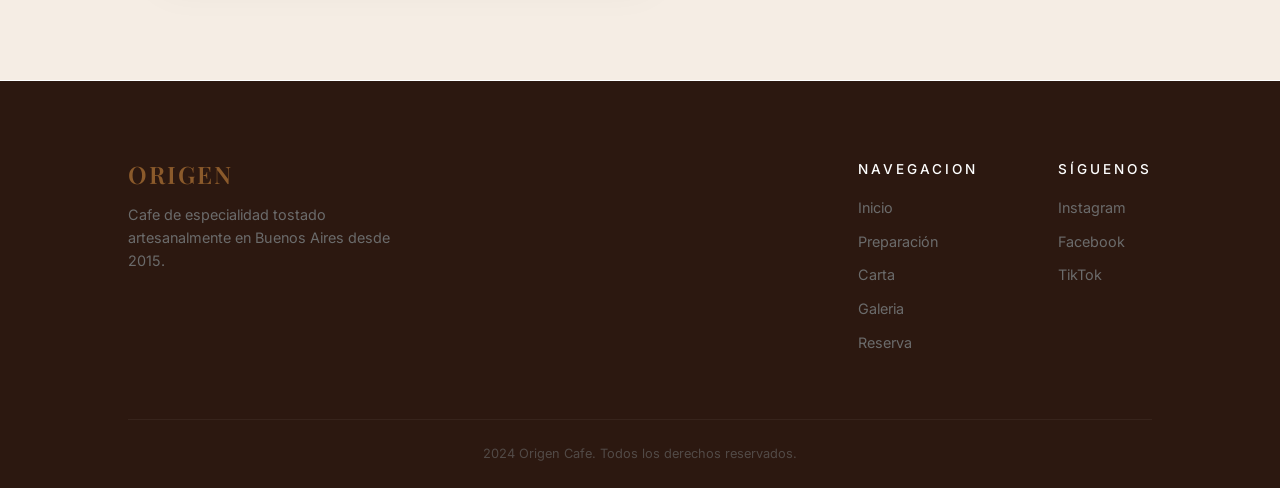
==== commit f68309de: "Implementación de seo" ====
--- a/index.html
+++ b/index.html
@@ -3,7 +3,36 @@
   <head>
     <meta charset="UTF-8" />
     <meta name="viewport" content="width=device-width, initial-scale=1.0" />
-    <title>Origen - Café de Especialidad</title>
+
+    <title>Origen | Café de Especialidad en Buenos Aires</title>
+    <meta
+      name="description"
+      content="Vení a Origen, tu cafetería de especialidad en Buenos Aires. Disfrutá de granos seleccionados de América Latina y nuestro tostado artesanal único."
+    />
+    <meta
+      name="keywords"
+      content="café de especialidad, cafetería buenos aires, tostado artesanal, granos de café, barista buenos aires"
+    />
+
+    <!-- 1. LINK CANONICAL -->
+    <link rel="canonical" href="https://tuweb.com/index.html" />
+
+    <!-- Open Graph: Redes Sociales -->
+    <meta property="og:title" content="Origen - Café de Especialidad" />
+    <meta
+      property="og:description"
+      content="Pasión por el café desde 2015. Conocé nuestro tostado artesanal."
+    />
+    <meta
+      property="og:image"
+      content="https://tuweb.com/assets/img/inicio-cafe.jpg"
+    />
+    <meta property="og:url" content="https://tuweb.com/index.html" />
+    <meta property="og:type" content="website" />
+
+    <!-- Favicon -->
+    <link rel="icon" type="image/png" href="./assets/img/favicon.png" />
+
     <link
       href="https://cdn.jsdelivr.net/npm/bootstrap@5.3.3/dist/css/bootstrap.min.css"
       rel="stylesheet"
@@ -20,36 +49,52 @@
     <header>
       <nav class="navbar navbar-expand-lg index-header-superior">
         <div class="container-fluid">
-          <a class="logo" href="#">Origen</a>
-
-          <button
-            class="navbar-toggler border-0 shadow-none"
-            type="button"
-            data-bs-toggle="collapse"
-            data-bs-target="#navbarNav"
-          >
-            <span class="navbar-toggler-icon"></span>
-          </button>
-
+          <!-- 1. Logo -->
+          <a class="logo" href="./index.html">Origen</a>
+
+          <!-- 2. Botón Reservar (SOLO MÓVIL) + Hamburguesa -->
+          <!-- 'd-lg-none' hace que desaparezca cuando la pantalla es grande -->
+          <div class="d-flex align-items-center ms-auto">
+            <a
+              href="./pages/reserva.html"
+              class="boton-marron me-2 d-lg-none"
+              style="
+                text-decoration: none;
+                padding: 0.5rem 1rem;
+                font-size: 0.9rem;
+              "
+            >
+              Reservar
+            </a>
+
+            <button
+              class="navbar-toggler border-0 shadow-none"
+              type="button"
+              data-bs-toggle="collapse"
+              data-bs-target="#navbarNav"
+            >
+              <span class="navbar-toggler-icon"></span>
+            </button>
+          </div>
+
+          <!-- 3. Menú de navegación (Escritorio y Móvil) -->
           <div class="collapse navbar-collapse" id="navbarNav">
             <ul class="navbar-nav ms-auto align-items-center">
-              <li class="nav-item">
-                <a class="nav-link" href="./index.html">Inicio</a>
-              </li>
-              <li class="nav-item">
-                <a class="nav-link" href="./preparacion.html">Preparación</a>
-              </li>
-              <li class="nav-item">
-                <a class="nav-link" href="./carta.html">Carta</a>
-              </li>
-              <li class="nav-item">
-                <a class="nav-link" href="./galeria.html">Galeria</a>
-              </li>
-              <li class="nav-item">
-                <a class="nav-link" href="./reserva.html">Reserva</a>
-              </li>
-              <li class="nav-item">
-                <button class="boton-marron ms-lg-3">Reservar</button>
+              <li class="nav-item"><a class="nav-link" href="#">Inicio</a></li>
+              <li class="nav-item">
+                <a class="nav-link" href="./pages/preparacion.html"
+                  >Preparación</a
+                >
+              </li>
+              <li class="nav-item">
+                <a class="nav-link" href="./pages/carta.html">Carta</a>
+              </li>
+              <li class="nav-item">
+                <a class="nav-link" href="./pages/galeria.html">Galeria</a>
+              </li>
+              <!-- En escritorio, la gente reserva desde acá -->
+              <li class="nav-item">
+                <a class="nav-link" href="./pages/reserva.html">Reserva</a>
               </li>
             </ul>
           </div>
@@ -65,11 +110,12 @@
             tostados artesanalmente en Buenos Aires.
           </p>
           <div class="index-header-botones">
-            <button class="boton-marron">Ver Carta</button>
-            <button class="boton-blanco">Conocenos</button>
-          </div>
-        </div>
-
+            <a href="./pages/carta.html" class="boton-marron">Ver Carta</a>
+            <a href="./pages/preparacion.html" class="boton-blanco"
+              >Conocenos</a
+            >
+          </div>
+        </div>
         <div class="index-header-fotos">
           <img
             src="./assets/img/inicio-cafe.jpg"
@@ -104,7 +150,6 @@
           mesa. Trabajamos directamente con productores en Colombia, Brasil y
           Peru, asegurando comercio justo y la maxima calidad.
         </p>
-        <!-- REVISAR ------- Esta bien que sea un article o debe ser una lista?????? -->
         <article>
           <h3>Tostado Artesanal</h3>
           <p>Cada lote tostado con precision en nuestro local</p>
@@ -134,18 +179,44 @@
             <h4 class="h4-footer">Navegacion</h4>
             <ul>
               <li><a class="footer-link" href="#">Inicio</a></li>
-              <li><a class="footer-link" href="#">Nosotros</a></li>
-              <li><a class="footer-link" href="#">Carta</a></li>
-              <li><a class="footer-link" href="#">Galeria</a></li>
-              <li><a class="footer-link" href="#">Reserva</a></li>
+              <li>
+                <a class="footer-link" href="./pages/preparacion.html"
+                  >Preparación</a
+                >
+              </li>
+              <li>
+                <a class="footer-link" href="./pages/carta.html">Carta</a>
+              </li>
+              <li>
+                <a class="footer-link" href="./pages/galeria.html">Galeria</a>
+              </li>
+              <li>
+                <a class="footer-link" href="./pages/reserva.html">Reserva</a>
+              </li>
             </ul>
           </div>
           <div>
             <h4 class="h4-footer">Síguenos</h4>
             <ul>
-              <li><a class="footer-link" href="#">Instagram</a></li>
-              <li><a class="footer-link" href="#">Facebook</a></li>
-              <li><a class="footer-link" href="#">TikTok</a></li>
+              <li>
+                <a
+                  class="footer-link"
+                  href="https://www.instagram.com/origencafe/"
+                  >Instagram</a
+                >
+              </li>
+              <li>
+                <a
+                  class="footer-link"
+                  href="https://www.facebook.com/origencafe/"
+                  >Facebook</a
+                >
+              </li>
+              <li>
+                <a class="footer-link" href="https://www.tiktok.com/@origencafe"
+                  >TikTok</a
+                >
+              </li>
             </ul>
           </div>
         </section>
--- a/css/styles.css
+++ b/css/styles.css
@@ -88,6 +88,8 @@
   font-family: "Inter", -apple-system, sans-serif;
   cursor: pointer;
   transition: all 0.3s ease;
+  text-decoration: none;
+  display: inline-block;
 }
 .boton-marron:hover {
   background-color: #6d4621;
@@ -103,6 +105,8 @@
   font-family: "Inter", -apple-system, sans-serif;
   cursor: pointer;
   transition: all 0.3s ease;
+  text-decoration: none;
+  display: inline-block;
 }
 .boton-blanco:hover {
   background-color: #2c1810;
